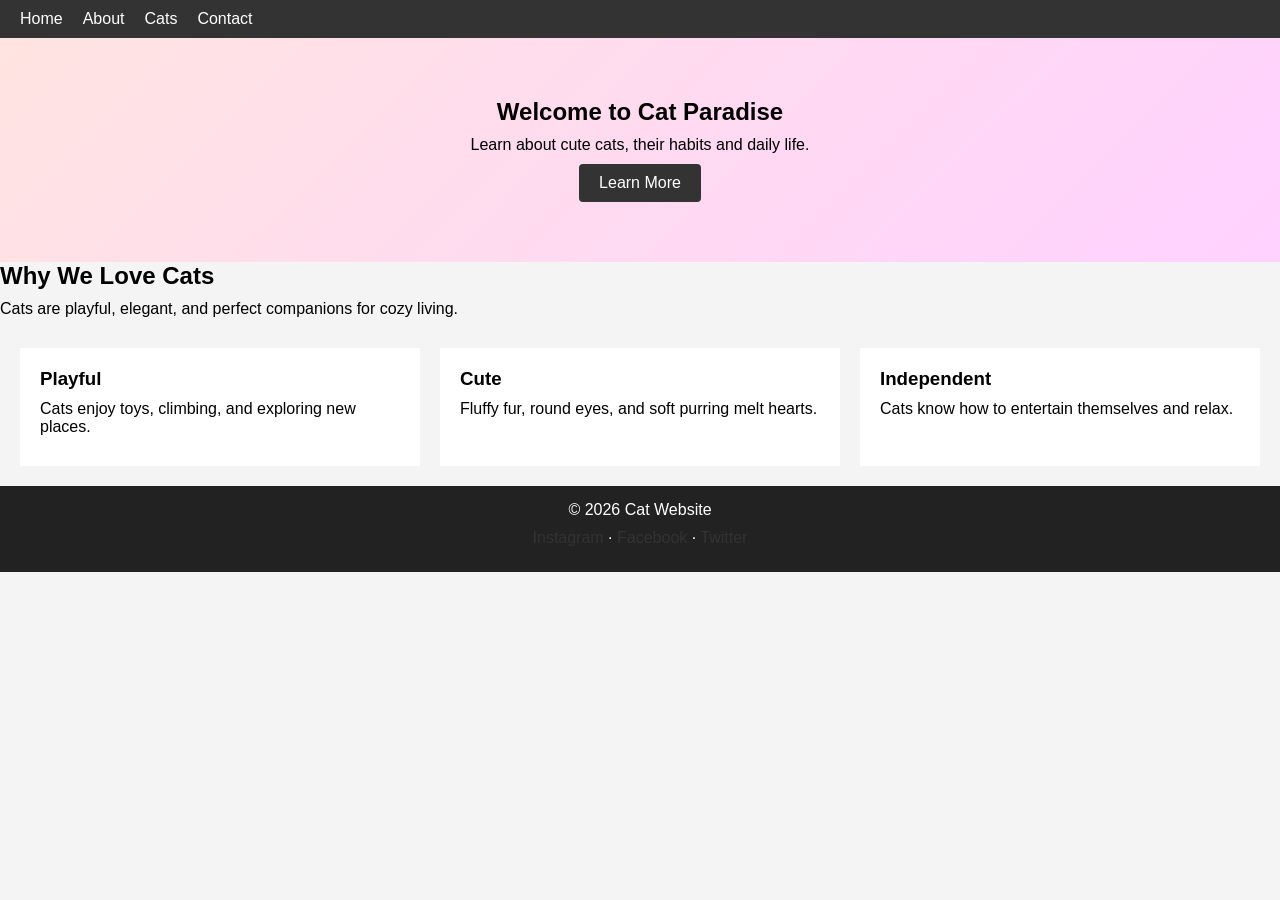
==== index.html @ a7e96487 "task 1,2,3 completed" ====
<!DOCTYPE html>
<html lang="en">
<head>
    <meta charset="UTF-8">
    <title>Cat Home</title>
    <link rel="stylesheet" href="css/style.css">
</head>
<body>

    <!-- Navigation bar -->
    <nav class="navbar">
        <ul>
            <li><a href="index.html">Home</a></li>
            <li><a href="about.html">About</a></li>
            <li><a href="cats.html">Cats</a></li>
            <li><a href="contact.html">Contact</a></li>
        </ul>
    </nav>

    <!-- Hero section -->
    <section class="hero">
        <h1>Welcome to Cat Paradise</h1>
        <p>Learn about cute cats, their habits and daily life.</p>
        <a href="services.html" class="btn">Learn More</a>
    </section>

    <!-- Featured section -->
    <section class="featured">
        <h2>Why We Love Cats</h2>
        <p>Cats are playful, elegant, and perfect companions for cozy living.</p>
    </section>

    <!-- Three-column section -->
    <section class="three-columns">
        <div class="column">
            <h3>Playful</h3>
            <p>Cats enjoy toys, climbing, and exploring new places.</p>
        </div>
        <div class="column">
            <h3>Cute</h3>
            <p>Fluffy fur, round eyes, and soft purring melt hearts.</p>
        </div>
        <div class="column">
            <h3>Independent</h3>
            <p>Cats know how to entertain themselves and relax.</p>
        </div>
    </section>

    <!-- Footer -->
    <footer>
        <p>© 2026 Cat Website</p>
        <p>
            <a href="#">Instagram</a> ·
            <a href="#">Facebook</a> ·
            <a href="#">Twitter</a>
        </p>
    </footer>

</body>
</html>
---- css/style.css ----
/* 3.1 GENERAL STYLING */
/* 3.1.1 Background color and font-family */
body {
    margin: 0;
    background-color: #f4f4f4;
    font-family: Arial, sans-serif;
}

/* 3.1.2 Global styles for headings, paragraphs, links */
h1, h2, h3 {
    margin: 0 0 10px;
}
p {
    margin: 0 0 10px;
}
a {
    color: #333;
    text-decoration: none;
}

/* 3.2 NAVIGATION BAR STYLING */
/* 3.2.1 Background color of nav */
.navbar {
    background-color: #333;
}

/* 3.2.2 Menu items with spacing and hover */
/* 3.2.3 Flex for horizontal alignment */
.navbar ul {
    list-style: none;
    margin: 0;
    padding: 10px 20px;
    display: flex;              /* horizontal */
}
.navbar li {
    margin-right: 20px;         /* spacing */
}
.navbar a {
    color: white;
    padding: 5px 0;
}
.navbar a:hover {
    text-decoration: underline; /* hover effect */
}

/* 3.3 HERO SECTION STYLING */
/* 3.3.1 Background gradient */
.hero {
    background: linear-gradient(135deg, #ffe4e1, #ffd1ff);
    padding: 60px 20px;
    text-align: center;         /* 3.3.2 center text and button */
}

/* 3.3.3 Button styling + hover */
.hero .btn {
    display: inline-block;
    padding: 10px 20px;
    background-color: #333;
    color: white;
    border-radius: 4px;
}
.hero .btn:hover {
    background-color: #555;
}

/* 3.4 GRID OR FLEXBOX LAYOUTS */
/* 3.4.1 Use flex for a section with columns */
.three-columns {
    display: flex;
    gap: 20px;
    padding: 20px;
}

/* 3.4.2 Equal spacing & alignment */
.three-columns .column {
    flex: 1;
    background-color: white;
    padding: 20px;
}

/* 3.5 FORM STYLING */
/* 3.5.1 Inputs with padding, border-radius, spacing */
.contact-form {
    max-width: 400px;
    margin: 20px auto;
    display: flex;
    flex-direction: column;
    gap: 10px;
}
.contact-form input,
.contact-form textarea {
    padding: 8px;
    border-radius: 4px;
    border: 1px solid #ccc;
}

/* 3.5.2 Hover effect for submit button */
.contact-form button {
    padding: 10px;
    background-color: #333;
    color: white;
    border: none;
    border-radius: 4px;
    cursor: pointer;
}
.contact-form button:hover {
    background-color: #555;
}

/* 3.6 FOOTER STYLING */
/* 3.6.1 Dark background, white text */
/* 3.6.2 Centered text */
footer {
    background-color: #222;
    color: white;
    text-align: center;
    padding: 15px;
}
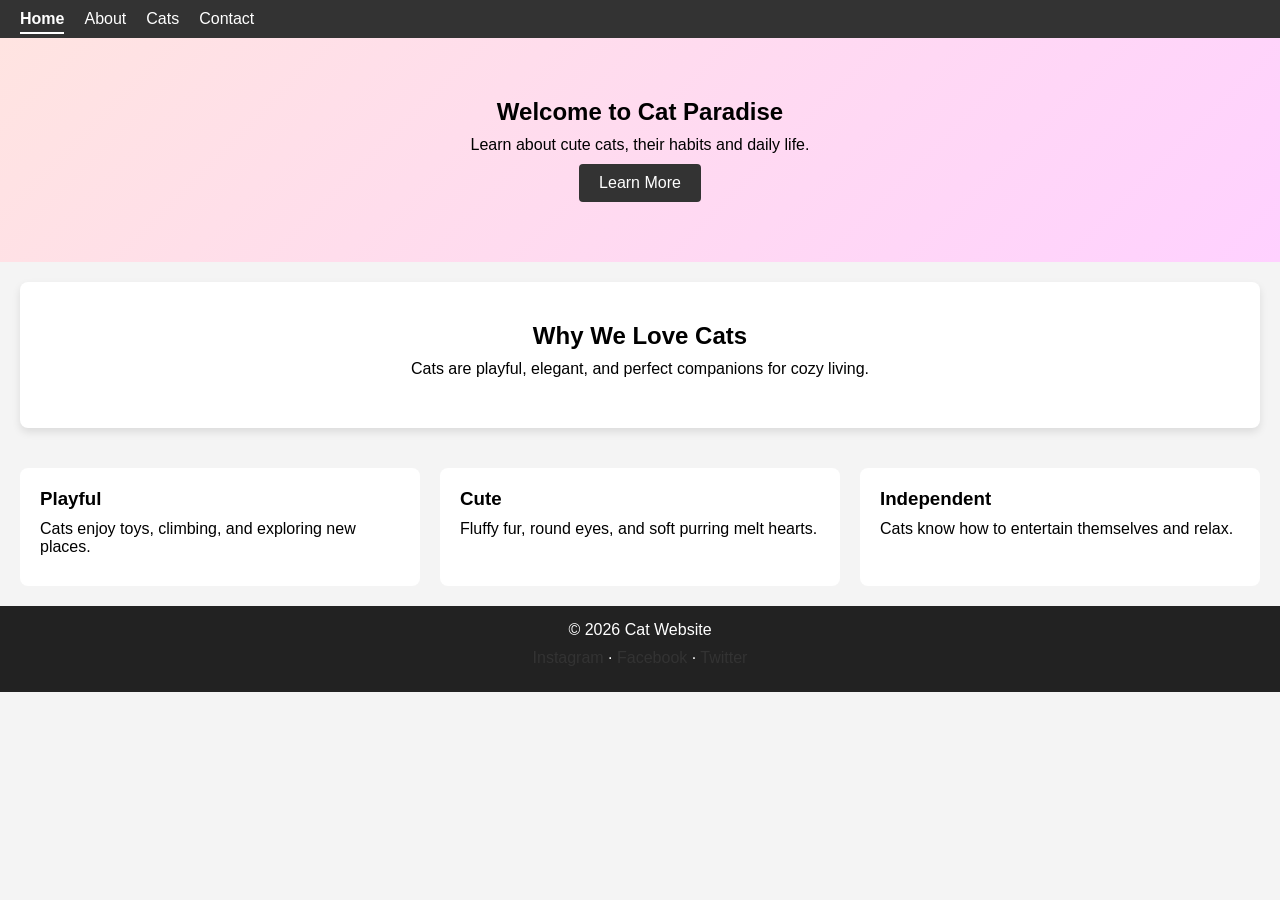
==== commit 80a487e0: "Pievienoju vajadzīgo" ====
--- a/index.html
+++ b/index.html
@@ -10,9 +10,9 @@
     <!-- Navigation bar -->
     <nav class="navbar">
         <ul>
-            <li><a href="index.html">Home</a></li>
+            <li><a href="index.html" class="active">Home</a></li>
             <li><a href="about.html">About</a></li>
-            <li><a href="cats.html">Cats</a></li>
+            <li><a href="cats.html" >Cats</a></li>
             <li><a href="contact.html">Contact</a></li>
         </ul>
     </nav>
--- a/css/style.css
+++ b/css/style.css
@@ -1,57 +1,72 @@
+/* ============================= */
 /* 3.1 GENERAL STYLING */
-/* 3.1.1 Background color and font-family */
+/* ============================= */
+
 body {
     margin: 0;
     background-color: #f4f4f4;
     font-family: Arial, sans-serif;
 }
 
-/* 3.1.2 Global styles for headings, paragraphs, links */
 h1, h2, h3 {
     margin: 0 0 10px;
 }
+
 p {
     margin: 0 0 10px;
 }
+
 a {
     color: #333;
     text-decoration: none;
 }
 
-/* 3.2 NAVIGATION BAR STYLING */
-/* 3.2.1 Background color of nav */
+
+/* ============================= */
+/* 3.2 NAVIGATION BAR */
+/* ============================= */
+
 .navbar {
     background-color: #333;
 }
 
-/* 3.2.2 Menu items with spacing and hover */
-/* 3.2.3 Flex for horizontal alignment */
 .navbar ul {
     list-style: none;
     margin: 0;
     padding: 10px 20px;
-    display: flex;              /* horizontal */
-}
+    display: flex;
+}
+
 .navbar li {
-    margin-right: 20px;         /* spacing */
-}
+    margin-right: 20px;
+}
+
 .navbar a {
     color: white;
     padding: 5px 0;
 }
+
 .navbar a:hover {
-    text-decoration: underline; /* hover effect */
-}
-
-/* 3.3 HERO SECTION STYLING */
-/* 3.3.1 Background gradient */
+    text-decoration: underline;
+}
+
+/* Active page */
+.navbar a.active {
+    font-weight: bold;
+    border-bottom: 2px solid white;
+}
+
+
+/* ============================= */
+/* 3.3 HERO SECTION */
+/* ============================= */
+
 .hero {
     background: linear-gradient(135deg, #ffe4e1, #ffd1ff);
     padding: 60px 20px;
-    text-align: center;         /* 3.3.2 center text and button */
-}
-
-/* 3.3.3 Button styling + hover */
+    text-align: center;
+}
+
 .hero .btn {
     display: inline-block;
     padding: 10px 20px;
@@ -59,27 +74,143 @@
     color: white;
     border-radius: 4px;
 }
+
 .hero .btn:hover {
     background-color: #555;
 }
 
-/* 3.4 GRID OR FLEXBOX LAYOUTS */
-/* 3.4.1 Use flex for a section with columns */
+
+/* ============================= */
+/* 3.4 THREE COLUMNS */
+/* ============================= */
+
 .three-columns {
     display: flex;
     gap: 20px;
     padding: 20px;
 }
 
-/* 3.4.2 Equal spacing & alignment */
 .three-columns .column {
     flex: 1;
     background-color: white;
     padding: 20px;
-}
-
-/* 3.5 FORM STYLING */
-/* 3.5.1 Inputs with padding, border-radius, spacing */
+    border-radius: 8px;
+}
+
+
+/* ============================= */
+/* FEATURED SECTION */
+/* ============================= */
+
+.featured {
+    padding: 40px 20px;
+    text-align: center;
+    background-color: white;
+    margin: 20px;
+    border-radius: 8px;
+    box-shadow: 0 4px 8px rgba(0,0,0,0.1);
+}
+
+
+/* ============================= */
+/* SERVICES PAGE */
+/* ============================= */
+
+.services {
+    padding: 40px 20px;
+}
+
+.service-item {
+    display: flex;
+    align-items: center;
+    gap: 20px;
+    background-color: white;
+    padding: 20px;
+    margin-bottom: 20px;
+    border-radius: 8px;
+    box-shadow: 0 4px 8px rgba(0,0,0,0.1);
+    transition: 0.3s;
+}
+
+.service-item:hover {
+    transform: translateY(-5px);
+}
+
+.service-item img {
+    width: 120px;
+    height: 120px;
+    object-fit: cover;
+    border-radius: 10px;
+}
+
+.service-item h2 {
+    margin-top: 0;
+}
+
+
+/* ============================= */
+/* ABOUT PAGE */
+/* ============================= */
+
+.about {
+    padding: 40px 20px;
+}
+
+.about h1,
+.about h2 {
+    text-align: center;
+    margin-bottom: 20px;
+}
+
+.about ul {
+    max-width: 600px;
+    margin: 0 auto;
+    padding-left: 20px;
+}
+
+
+/* TEAM SECTION */
+
+.team {
+    display: flex;
+    gap: 30px;
+    margin: 30px 0;
+}
+
+.member {
+    display: flex;
+    align-items: center;
+    gap: 15px;
+    background-color: white;
+    padding: 15px;
+    border-radius: 8px;
+    flex: 1;
+    box-shadow: 0 4px 8px rgba(0,0,0,0.1);
+    transition: 0.3s;
+}
+
+.member:hover {
+    transform: translateY(-5px);
+}
+
+.member img {
+    width: 80px;
+    height: 80px;
+    object-fit: cover;
+    border-radius: 50%;
+    border: 3px solid #333;
+}
+
+
+/* ============================= */
+/* CONTACT PAGE */
+/* ============================= */
+
+.contact-section {
+    padding: 40px 20px;
+    text-align: center;
+}
+
 .contact-form {
     max-width: 400px;
     margin: 20px auto;
@@ -87,6 +218,7 @@
     flex-direction: column;
     gap: 10px;
 }
+
 .contact-form input,
 .contact-form textarea {
     padding: 8px;
@@ -94,7 +226,6 @@
     border: 1px solid #ccc;
 }
 
-/* 3.5.2 Hover effect for submit button */
 .contact-form button {
     padding: 10px;
     background-color: #333;
@@ -103,16 +234,76 @@
     border-radius: 4px;
     cursor: pointer;
 }
+
 .contact-form button:hover {
     background-color: #555;
 }
 
-/* 3.6 FOOTER STYLING */
-/* 3.6.1 Dark background, white text */
-/* 3.6.2 Centered text */
+.contact-details {
+    background-color: white;
+    padding: 20px;
+    margin: 20px auto;
+    max-width: 500px;
+    border-radius: 8px;
+    box-shadow: 0 4px 8px rgba(0,0,0,0.1);
+}
+
+.contact-details ul {
+    list-style: none;
+    padding: 0;
+}
+
+.contact-details li {
+    margin-bottom: 10px;
+}
+
+
+/* ============================= */
+/* FOOTER */
+/* ============================= */
+
 footer {
     background-color: #222;
     color: white;
     text-align: center;
     padding: 15px;
+}
+
+
+/* ============================= */
+/* 4. RESPONSIVE DESIGN */
+/* ============================= */
+
+@media (max-width: 768px) {
+
+    .navbar ul {
+        flex-direction: column;
+        align-items: center;
+    }
+
+    .three-columns {
+        flex-direction: column;
+    }
+
+    .team {
+        flex-direction: column;
+    }
+
+    .service-item {
+        flex-direction: column;
+        text-align: center;
+    }
+
+    .hero {
+        padding: 40px 15px;
+    }
+
+    .hero .btn {
+        width: 100%;
+        text-align: center;
+    }
+
+    body {
+        font-size: 14px;
+    }
 }
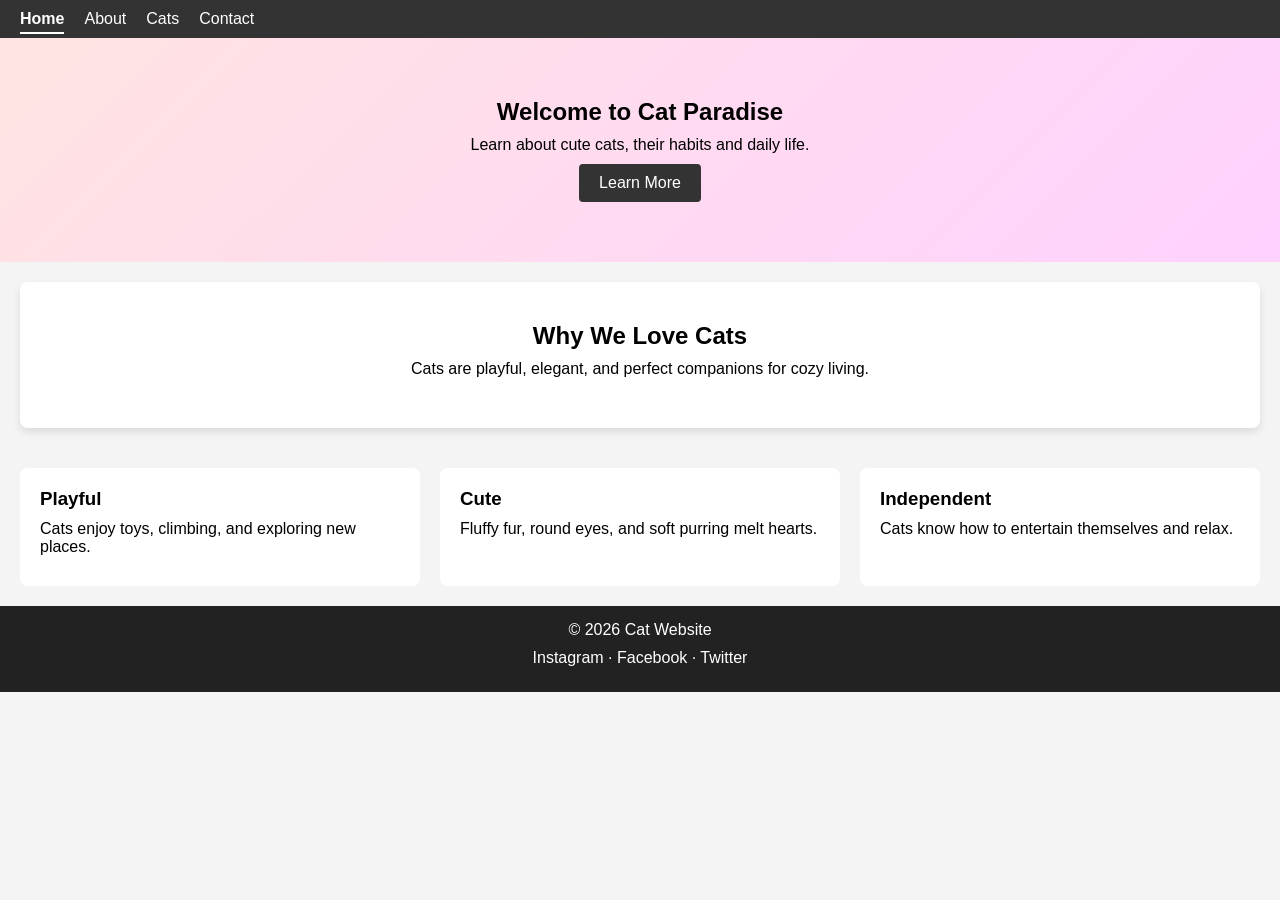
==== commit 903a29ca: "css changes" ====
--- a/index.html
+++ b/index.html
@@ -3,7 +3,7 @@
 <head>
     <meta charset="UTF-8">
     <title>Cat Home</title>
-    <link rel="stylesheet" href="css/style.css">
+    <link rel="stylesheet" href="css/styles.css">
 </head>
 <body>
 
@@ -21,7 +21,7 @@
     <section class="hero">
         <h1>Welcome to Cat Paradise</h1>
         <p>Learn about cute cats, their habits and daily life.</p>
-        <a href="services.html" class="btn">Learn More</a>
+        <a href="cats.html" class="btn">Learn More</a>
     </section>
 
     <!-- Featured section -->
@@ -49,7 +49,7 @@
     <!-- Footer -->
     <footer>
         <p>© 2026 Cat Website</p>
-        <p>
+        <p class="social">
             <a href="#">Instagram</a> ·
             <a href="#">Facebook</a> ·
             <a href="#">Twitter</a>
--- a/css/styles.css
+++ b/css/styles.css
@@ -0,0 +1,317 @@
+/* ============================= */
+/* 3.1 GENERAL STYLING */
+/* ============================= */
+
+body {
+    margin: 0;
+    background-color: #f4f4f4;
+    font-family: Arial, sans-serif;
+}
+
+h1, h2, h3 {
+    margin: 0 0 10px;
+}
+
+p {
+    margin: 0 0 10px;
+}
+
+a {
+    color: #333;
+    text-decoration: none;
+}
+
+
+/* ============================= */
+/* 3.2 NAVIGATION BAR */
+/* ============================= */
+
+.navbar {
+    background-color: #333;
+}
+
+.navbar ul {
+    list-style: none;
+    margin: 0;
+    padding: 10px 20px;
+    display: flex;
+}
+
+.navbar li {
+    margin-right: 20px;
+}
+
+.navbar a {
+    color: white;
+    padding: 5px 0;
+}
+
+.navbar a:hover {
+    text-decoration: underline;
+}
+
+/* Active page */
+.navbar a.active {
+    font-weight: bold;
+    border-bottom: 2px solid white;
+}
+
+
+/* ============================= */
+/* 3.3 HERO SECTION */
+/* ============================= */
+
+.hero {
+    background: linear-gradient(135deg, #ffe4e1, #ffd1ff);
+    padding: 60px 20px;
+    text-align: center;
+}
+
+.hero .btn {
+    display: inline-block;
+    padding: 10px 20px;
+    background-color: #333;
+    color: white;
+    border-radius: 4px;
+}
+
+.hero .btn:hover {
+    background-color: #555;
+}
+
+
+/* ============================= */
+/* 3.4 THREE COLUMNS */
+/* ============================= */
+
+.three-columns {
+    display: flex;
+    gap: 20px;
+    padding: 20px;
+}
+
+.three-columns .column {
+    flex: 1;
+    background-color: white;
+    padding: 20px;
+    border-radius: 8px;
+}
+
+/* ============================= */
+/* LINK COLOUR */
+/* ============================= */
+.social a {
+        color: white;
+        text-decoration: none; /* ja nevēlies pasvītrojumu */
+    }
+
+
+/* ============================= */
+/* FEATURED SECTION */
+/* ============================= */
+
+.featured {
+    padding: 40px 20px;
+    text-align: center;
+    background-color: white;
+    margin: 20px;
+    border-radius: 8px;
+    box-shadow: 0 4px 8px rgba(0,0,0,0.1);
+}
+
+
+/* ============================= */
+/* SERVICES PAGE */
+/* ============================= */
+
+.services {
+    padding: 40px 20px;
+}
+
+.service-item {
+    display: flex;
+    align-items: center;
+    gap: 20px;
+    background-color: white;
+    padding: 20px;
+    margin-bottom: 20px;
+    border-radius: 8px;
+    box-shadow: 0 4px 8px rgba(0,0,0,0.1);
+    transition: 0.3s;
+}
+
+.service-item:hover {
+    transform: translateY(-5px);
+}
+
+.service-item img {
+    width: 120px;
+    height: 120px;
+    object-fit: cover;
+    border-radius: 10px;
+}
+
+.service-item h2 {
+    margin-top: 0;
+}
+
+
+/* ============================= */
+/* ABOUT PAGE */
+/* ============================= */
+
+.about {
+    padding: 40px 20px;
+}
+
+.about h1,
+.about h2 {
+    text-align: center;
+    margin-bottom: 20px;
+}
+
+.about ul {
+    max-width: 600px;
+    margin: 0 auto;
+    padding-left: 20px;
+}
+
+
+/* TEAM SECTION */
+
+.team {
+    display: flex;
+    gap: 30px;
+    margin: 30px 0;
+}
+
+.member {
+    display: flex;
+    align-items: center;
+    gap: 15px;
+    background-color: white;
+    padding: 15px;
+    border-radius: 8px;
+    flex: 1;
+    box-shadow: 0 4px 8px rgba(0,0,0,0.1);
+    transition: 0.3s;
+}
+
+.member:hover {
+    transform: translateY(-5px);
+}
+
+.member img {
+    width: 80px;
+    height: 80px;
+    object-fit: cover;
+    border-radius: 50%;
+    border: 3px solid #333;
+}
+
+
+/* ============================= */
+/* CONTACT PAGE */
+/* ============================= */
+
+.contact-section {
+    padding: 40px 20px;
+    text-align: center;
+}
+
+.contact-form {
+    max-width: 400px;
+    margin: 20px auto;
+    display: flex;
+    flex-direction: column;
+    gap: 10px;
+}
+
+.contact-form input,
+.contact-form textarea {
+    padding: 8px;
+    border-radius: 4px;
+    border: 1px solid #ccc;
+}
+
+.contact-form button {
+    padding: 10px;
+    background-color: #333;
+    color: white;
+    border: none;
+    border-radius: 4px;
+    cursor: pointer;
+}
+
+.contact-form button:hover {
+    background-color: #555;
+}
+
+.contact-details {
+    background-color: white;
+    padding: 20px;
+    margin: 20px auto;
+    max-width: 500px;
+    border-radius: 8px;
+    box-shadow: 0 4px 8px rgba(0,0,0,0.1);
+}
+
+.contact-details ul {
+    list-style: none;
+    padding: 0;
+}
+
+.contact-details li {
+    margin-bottom: 10px;
+}
+
+
+/* ============================= */
+/* FOOTER */
+/* ============================= */
+
+footer {
+    background-color: #222;
+    color: white;
+    text-align: center;
+    padding: 15px;
+}
+
+
+/* ============================= */
+/* 4. RESPONSIVE DESIGN */
+/* ============================= */
+
+@media (max-width: 768px) {
+
+    .navbar ul {
+        flex-direction: column;
+        align-items: center;
+    }
+
+    .three-columns {
+        flex-direction: column;
+    }
+
+    .team {
+        flex-direction: column;
+    }
+
+    .service-item {
+        flex-direction: column;
+        text-align: center;
+    }
+
+    .hero {
+        padding: 40px 15px;
+    }
+
+    .hero .btn {
+        width: 100%;
+        text-align: center;
+    }
+
+    body {
+        font-size: 14px;
+    }
+}
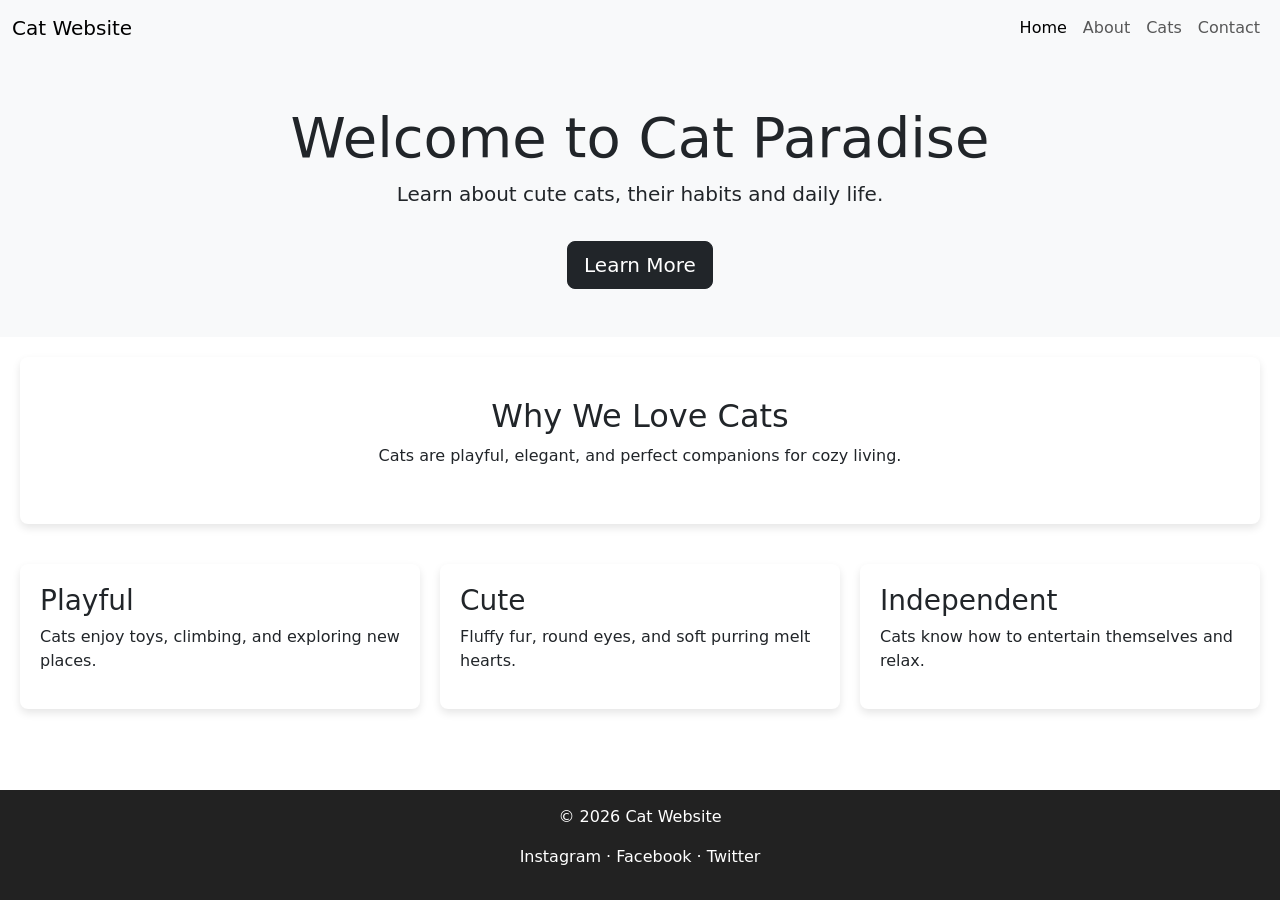
==== commit ef99b77b: "1st and 2nd task completed" ====
--- a/index.html
+++ b/index.html
@@ -2,26 +2,60 @@
 <html lang="en">
 <head>
     <meta charset="UTF-8">
+    <meta name="viewport" content="width=device-width, initial-scale=1.0">
     <title>Cat Home</title>
+
     <link rel="stylesheet" href="css/styles.css">
+    <link href="https://cdn.jsdelivr.net/npm/bootstrap@5.3.3/dist/css/bootstrap.min.css" rel="stylesheet">
 </head>
 <body>
 
-    <!-- Navigation bar -->
-    <nav class="navbar">
-        <ul>
-            <li><a href="index.html" class="active">Home</a></li>
-            <li><a href="about.html">About</a></li>
-            <li><a href="cats.html" >Cats</a></li>
-            <li><a href="contact.html">Contact</a></li>
-        </ul>
+    <!-- ✅ Bootstrap Navbar -->
+    <nav class="navbar navbar-expand-lg bg-body-tertiary">
+        <div class="container-fluid">
+            <a class="navbar-brand" href="index.html">Cat Website</a>
+
+            <button class="navbar-toggler" type="button" data-bs-toggle="collapse" data-bs-target="#mainNavbar">
+                <span class="navbar-toggler-icon"></span>
+            </button>
+
+            <div class="collapse navbar-collapse" id="mainNavbar">
+                <ul class="navbar-nav ms-auto">
+                    <li class="nav-item">
+                        <a class="nav-link active" href="index.html">Home</a>
+                    </li>
+                    <li class="nav-item">
+                        <a class="nav-link" href="about.html">About</a>
+                    </li>
+                    <li class="nav-item">
+                        <a class="nav-link" href="cats.html">Cats</a>
+                    </li>
+                    <li class="nav-item">
+                        <a class="nav-link" href="contact.html">Contact</a>
+                    </li>
+                </ul>
+            </div>
+        </div>
     </nav>
 
-    <!-- Hero section -->
-    <section class="hero">
-        <h1>Welcome to Cat Paradise</h1>
-        <p>Learn about cute cats, their habits and daily life.</p>
-        <a href="cats.html" class="btn">Learn More</a>
+    <!-- ✅ Bootstrap Hero (Jumbotron style) -->
+    <section class="py-5 bg-light">
+        <div class="container">
+            <div class="row justify-content-center text-center">
+                <div class="col-lg-8">
+
+                    <h1 class="display-4">Welcome to Cat Paradise</h1>
+                    <p class="lead">
+                        Learn about cute cats, their habits and daily life.
+                    </p>
+
+                    <a href="cats.html" class="btn btn-dark btn-lg mt-3">
+                        Learn More
+                    </a>
+
+                </div>
+            </div>
+        </div>
     </section>
 
     <!-- Featured section -->
@@ -56,5 +90,8 @@
         </p>
     </footer>
 
+    <script src="js/script.js"></script>
+    <script src="https://cdn.jsdelivr.net/npm/bootstrap@5.3.3/dist/js/bootstrap.bundle.min.js"></script>
+
 </body>
 </html>
--- a/css/styles.css
+++ b/css/styles.css
@@ -1,11 +1,22 @@
 /* ============================= */
 /* 3.1 GENERAL STYLING */
 /* ============================= */
+
+/* Make the page take full height and remove default spacing */
+html, body {
+    height: 100%;
+    margin: 0;
+    padding: 0;
+}
 
 body {
     margin: 0;
     background-color: #f4f4f4;
     font-family: Arial, sans-serif;
+
+    /* Enables sticky footer by pushing it down with margin-top:auto */
+    display: flex;
+    flex-direction: column;
 }
 
 h1, h2, h3 {
@@ -25,36 +36,7 @@
 /* ============================= */
 /* 3.2 NAVIGATION BAR */
 /* ============================= */
-
-.navbar {
-    background-color: #333;
-}
-
-.navbar ul {
-    list-style: none;
-    margin: 0;
-    padding: 10px 20px;
-    display: flex;
-}
-
-.navbar li {
-    margin-right: 20px;
-}
-
-.navbar a {
-    color: white;
-    padding: 5px 0;
-}
-
-.navbar a:hover {
-    text-decoration: underline;
-}
-
-/* Active page */
-.navbar a.active {
-    font-weight: bold;
-    border-bottom: 2px solid white;
-}
+/* Bootstrap navbar is used, so old custom navbar styles were removed */
 
 
 /* ============================= */
@@ -95,15 +77,35 @@
     background-color: white;
     padding: 20px;
     border-radius: 8px;
-}
+    box-shadow: 0 4px 8px rgba(0,0,0,0.1);
+    transition: 0.3s;
+}
+
+.three-columns .column:hover {
+    transform: translateY(-5px);
+}
+
 
 /* ============================= */
 /* LINK COLOUR */
 /* ============================= */
+
+/* Makes footer social media links white */
 .social a {
-        color: white;
-        text-decoration: none; /* ja nevēlies pasvītrojumu */
-    }
+    color: white;
+    text-decoration: none;
+}
+
+
+/* ============================= */
+/* CENTER TEXT */
+/* ============================= */
+
+.center-text {
+    text-align: center;
+    list-style-position: inside;
+    padding-left: 0;
+}
 
 
 /* ============================= */
@@ -248,6 +250,7 @@
 }
 
 .contact-details {
+    text-align: center;
     background-color: white;
     padding: 20px;
     margin: 20px auto;
@@ -275,6 +278,7 @@
     color: white;
     text-align: center;
     padding: 15px;
+    margin-top: auto;
 }
 
 
@@ -283,12 +287,6 @@
 /* ============================= */
 
 @media (max-width: 768px) {
-
-    .navbar ul {
-        flex-direction: column;
-        align-items: center;
-    }
-
     .three-columns {
         flex-direction: column;
     }
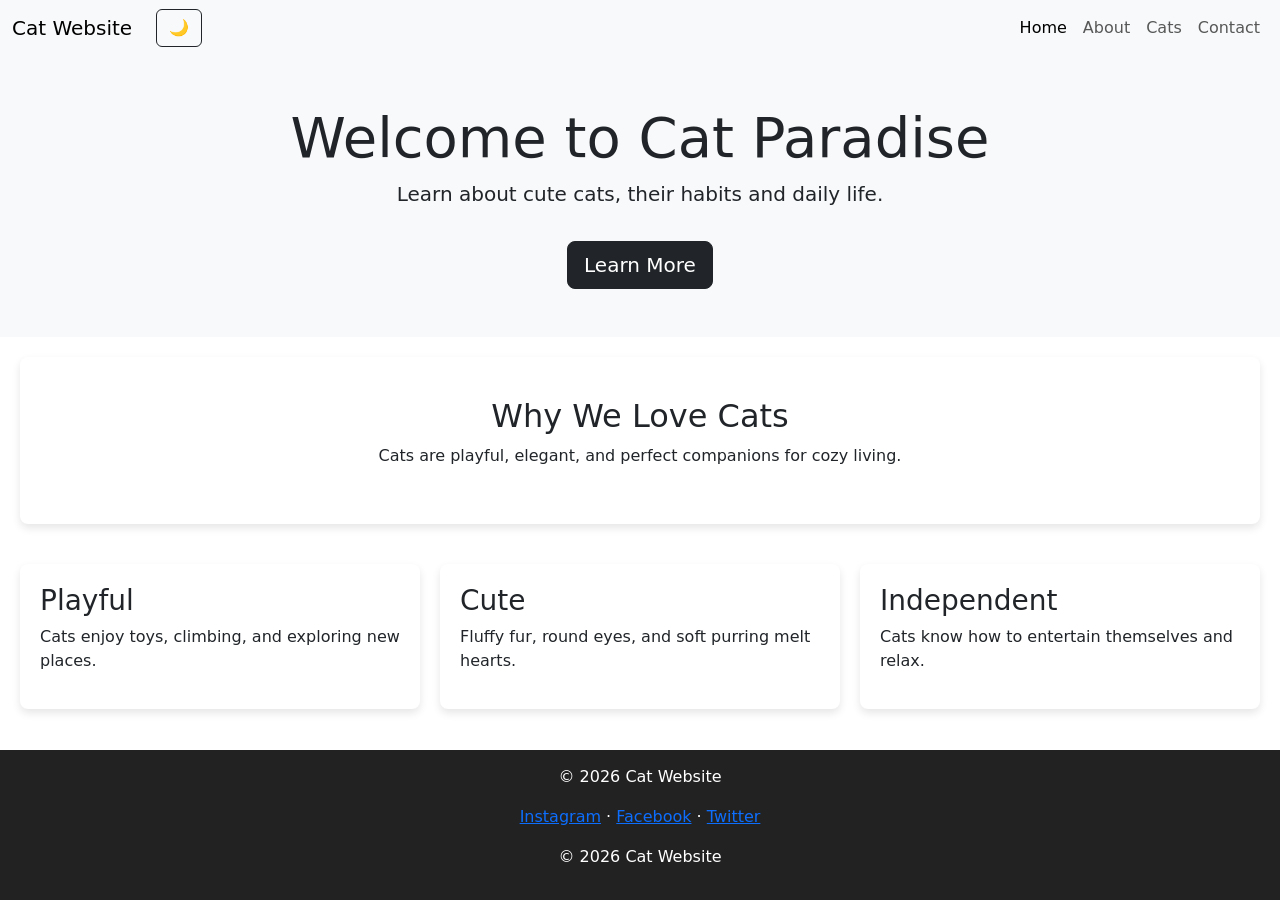
==== commit f009f470: "Atjaunināju kodu" ====
--- a/index.html
+++ b/index.html
@@ -11,9 +11,14 @@
 <body>
 
     <!-- ✅ Bootstrap Navbar -->
-    <nav class="navbar navbar-expand-lg bg-body-tertiary">
+    <nav class="navbar navbar-expand-lg bg-body-tertiary" id="navbar">
         <div class="container-fluid">
             <a class="navbar-brand" href="index.html">Cat Website</a>
+
+            <!-- 🌙 DARK MODE BUTTON -->
+            <button id="themeToggle" class="btn btn-outline-dark ms-2">
+                🌙
+            </button>
 
             <button class="navbar-toggler" type="button" data-bs-toggle="collapse" data-bs-target="#mainNavbar">
                 <span class="navbar-toggler-icon"></span>
@@ -38,33 +43,29 @@
         </div>
     </nav>
 
-    <!-- ✅ Bootstrap Hero (Jumbotron style) -->
+    <!-- ✅ Hero -->
     <section class="py-5 bg-light">
-        <div class="container">
-            <div class="row justify-content-center text-center">
-                <div class="col-lg-8">
+        <div class="container text-center">
 
-                    <h1 class="display-4">Welcome to Cat Paradise</h1>
-                    <p class="lead">
-                        Learn about cute cats, their habits and daily life.
-                    </p>
+            <h1 class="display-4">Welcome to Cat Paradise</h1>
+            <p class="lead">
+                Learn about cute cats, their habits and daily life.
+            </p>
 
-                    <a href="cats.html" class="btn btn-dark btn-lg mt-3">
-                        Learn More
-                    </a>
+            <a href="cats.html" class="btn btn-dark btn-lg mt-3">
+                Learn More
+            </a>
 
-                </div>
-            </div>
         </div>
     </section>
 
-    <!-- Featured section -->
+    <!-- Featured -->
     <section class="featured">
         <h2>Why We Love Cats</h2>
         <p>Cats are playful, elegant, and perfect companions for cozy living.</p>
     </section>
 
-    <!-- Three-column section -->
+    <!-- Columns -->
     <section class="three-columns">
         <div class="column">
             <h3>Playful</h3>
@@ -90,7 +91,10 @@
         </p>
     </footer>
 
+    <!-- ✅ IMPORTANT: JS jābūt PIRMS </body> -->
     <script src="js/script.js"></script>
+
+    <!-- Bootstrap JS -->
     <script src="https://cdn.jsdelivr.net/npm/bootstrap@5.3.3/dist/js/bootstrap.bundle.min.js"></script>
 
 </body>
--- a/css/styles.css
+++ b/css/styles.css
@@ -1,8 +1,7 @@
-/* ============================= */
-/* 3.1 GENERAL STYLING */
-/* ============================= */
-
-/* Make the page take full height and remove default spacing */
+/* =============================
+   3.1 GENERAL STYLING
+============================= */
+
 html, body {
     height: 100%;
     margin: 0;
@@ -14,7 +13,6 @@
     background-color: #f4f4f4;
     font-family: Arial, sans-serif;
 
-    /* Enables sticky footer by pushing it down with margin-top:auto */
     display: flex;
     flex-direction: column;
 }
@@ -33,15 +31,80 @@
 }
 
 
-/* ============================= */
-/* 3.2 NAVIGATION BAR */
-/* ============================= */
-/* Bootstrap navbar is used, so old custom navbar styles were removed */
-
-
-/* ============================= */
-/* 3.3 HERO SECTION */
-/* ============================= */
+/* =============================
+   NAVBAR SCROLL EFFECT
+============================= */
+
+.navbar.scrolled {
+    background-color: #444 !important;
+    transition: 0.3s;
+}
+
+
+/* =============================
+   DARK MODE (LABOTS)
+============================= */
+
+.dark-mode {
+    background-color: #121212 !important;
+    color: #ffffff !important;
+}
+
+/* VISI TEKSTI */
+.dark-mode h1,
+.dark-mode h2,
+.dark-mode h3,
+.dark-mode p,
+.dark-mode li,
+.dark-mode span,
+.dark-mode a {
+    color: #ffffff !important;
+}
+
+/* BLOKI */
+.dark-mode .featured,
+.dark-mode .column,
+.dark-mode .member,
+.dark-mode .contact-details,
+.dark-mode .card,
+.dark-mode .card-body,
+.dark-mode section,
+.dark-mode div {
+    background-color: #1e1e1e !important;
+    color: #ffffff !important;
+}
+
+/* NAVBAR */
+.dark-mode .navbar {
+    background-color: #1a1a1a !important;
+}
+
+.dark-mode .navbar .nav-link,
+.dark-mode .navbar .navbar-brand {
+    color: #ffffff !important;
+}
+
+/* BUTTON */
+.dark-mode .btn-outline-dark {
+    color: #ffffff;
+    border-color: #ffffff;
+}
+
+.dark-mode .btn-outline-dark:hover {
+    background-color: #ffffff;
+    color: #000;
+}
+
+/* FIX: Bootstrap background overrides */
+.dark-mode .bg-light,
+.dark-mode .bg-body-tertiary {
+    background-color: #1e1e1e !important;
+}
+
+
+/* =============================
+   HERO
+============================= */
 
 .hero {
     background: linear-gradient(135deg, #ffe4e1, #ffd1ff);
@@ -62,9 +125,9 @@
 }
 
 
-/* ============================= */
-/* 3.4 THREE COLUMNS */
-/* ============================= */
+/* =============================
+   THREE COLUMNS
+============================= */
 
 .three-columns {
     display: flex;
@@ -86,31 +149,9 @@
 }
 
 
-/* ============================= */
-/* LINK COLOUR */
-/* ============================= */
-
-/* Makes footer social media links white */
-.social a {
-    color: white;
-    text-decoration: none;
-}
-
-
-/* ============================= */
-/* CENTER TEXT */
-/* ============================= */
-
-.center-text {
-    text-align: center;
-    list-style-position: inside;
-    padding-left: 0;
-}
-
-
-/* ============================= */
-/* FEATURED SECTION */
-/* ============================= */
+/* =============================
+   FEATURED
+============================= */
 
 .featured {
     padding: 40px 20px;
@@ -122,45 +163,28 @@
 }
 
 
-/* ============================= */
-/* SERVICES PAGE */
-/* ============================= */
-
-.services {
-    padding: 40px 20px;
-}
-
-.service-item {
-    display: flex;
-    align-items: center;
-    gap: 20px;
-    background-color: white;
-    padding: 20px;
-    margin-bottom: 20px;
-    border-radius: 8px;
-    box-shadow: 0 4px 8px rgba(0,0,0,0.1);
-    transition: 0.3s;
-}
-
-.service-item:hover {
-    transform: translateY(-5px);
-}
-
-.service-item img {
-    width: 120px;
-    height: 120px;
-    object-fit: cover;
-    border-radius: 10px;
-}
-
-.service-item h2 {
-    margin-top: 0;
-}
-
-
-/* ============================= */
-/* ABOUT PAGE */
-/* ============================= */
+/* =============================
+   FOOTER
+============================= */
+
+footer {
+    background-color: #222;
+    color: white;
+    text-align: center;
+    padding: 15px;
+    margin-top: auto;
+}
+
+
+/* =============================
+   CONTACT + ABOUT
+============================= */
+
+.center-text {
+    text-align: center;
+    list-style-position: inside;
+    padding-left: 0;
+}
 
 .about {
     padding: 40px 20px;
@@ -179,7 +203,9 @@
 }
 
 
-/* TEAM SECTION */
+/* =============================
+   TEAM
+============================= */
 
 .team {
     display: flex;
@@ -212,14 +238,9 @@
 }
 
 
-/* ============================= */
-/* CONTACT PAGE */
-/* ============================= */
-
-.contact-section {
-    padding: 40px 20px;
-    text-align: center;
-}
+/* =============================
+   CONTACT
+============================= */
 
 .contact-form {
     max-width: 400px;
@@ -269,35 +290,18 @@
 }
 
 
-/* ============================= */
-/* FOOTER */
-/* ============================= */
-
-footer {
-    background-color: #222;
-    color: white;
-    text-align: center;
-    padding: 15px;
-    margin-top: auto;
-}
-
-
-/* ============================= */
-/* 4. RESPONSIVE DESIGN */
-/* ============================= */
+/* =============================
+   RESPONSIVE
+============================= */
 
 @media (max-width: 768px) {
+
     .three-columns {
         flex-direction: column;
     }
 
     .team {
         flex-direction: column;
-    }
-
-    .service-item {
-        flex-direction: column;
-        text-align: center;
     }
 
     .hero {
